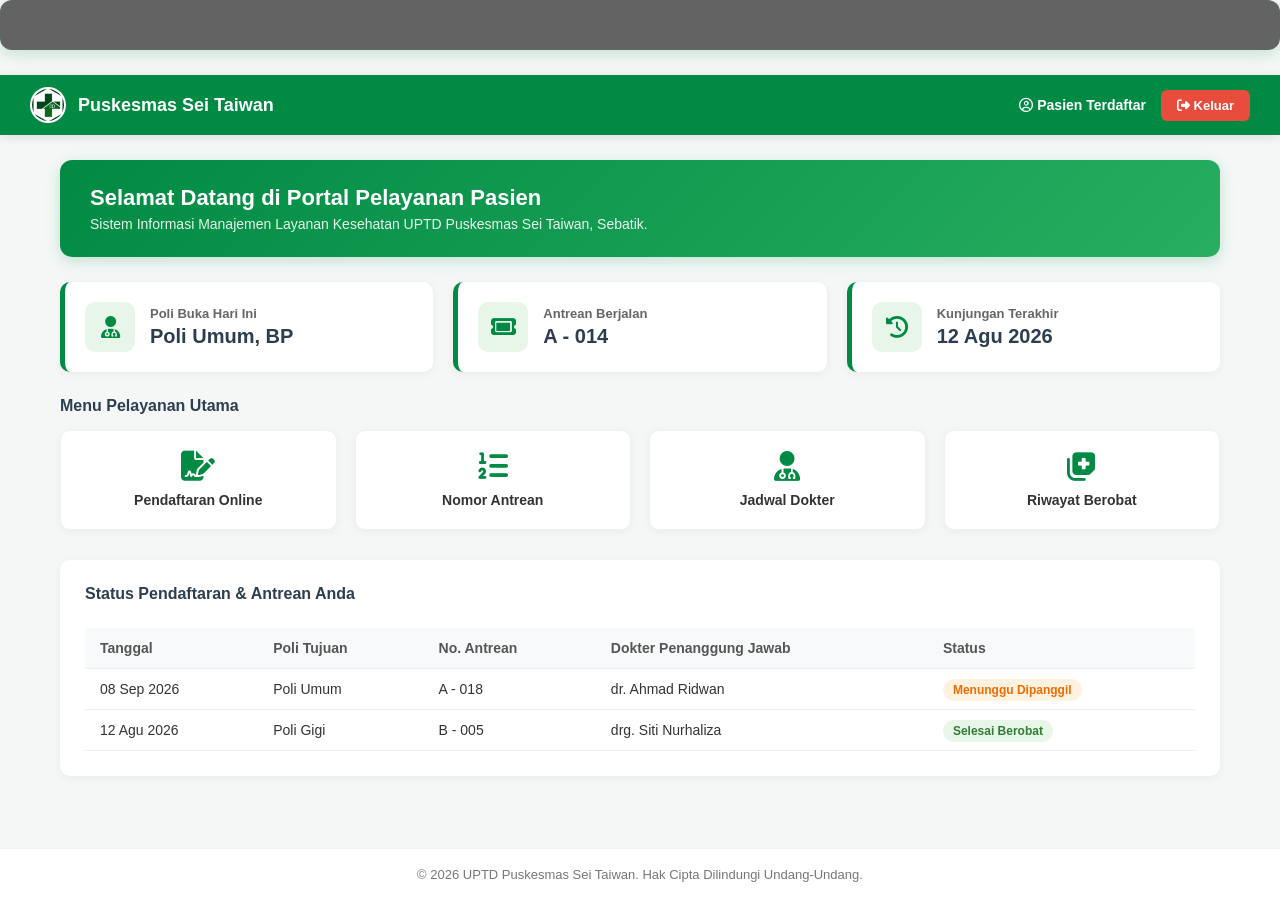
==== dashboard.html @ da48e90a "feat: update HTML pages structure and clean up obsolete CSS files" ====
<!DOCTYPE html>
<html lang="id">
<head>
  <meta charset="UTF-8">
  <meta name="viewport" content="width=device-width, initial-scale=1.0">
  <title>Dashboard Pasien | UPTD Puskesmas Sei Taiwan</title>
  <div class="welcome-banner" style="background-image: linear-gradient(rgba(0,0,0,0.6), rgba(0,0,0,0.6)), url('Foto Puskesmas Sei Taiwan.jpg'); background-size: cover; background-position: center;"></div>
  
  <!-- FontAwesome Icon -->
  <link rel="stylesheet" href="https://cdnjs.cloudflare.com/ajax/libs/font-awesome/6.4.0/css/all.min.css">
  
  <!-- CSS Khusus Dashboard -->
  <link rel="stylesheet" href="style-dashboard.css">
</head>
<body>

  <!-- NAVBAR ATAS -->
  <header class="navbar">
    <div class="nav-logo">
      <img src="logo-puskesmas.png" alt="Logo Puskesmas" width="36" height="36">
      <h1>Puskesmas Sei Taiwan</h1>
    </div>
    
    <div class="user-profile">
      <span class="user-name"><i class="fa-regular fa-user-circle"></i> Pasien Terdaftar</span>
      <a href="index.html" class="btn-logout"><i class="fa-solid fa-right-from-bracket"></i> Keluar</a>
    </div>
  </header>

  <!-- KONTEN UTAMA DASHBOARD -->
  <main class="dashboard-container">
    
    <!-- BANNER SELAMAT DATANG -->
    <div class="welcome-banner">
      <h2>Selamat Datang di Portal Pelayanan Pasien</h2>
      <p>Sistem Informasi Manajemen Layanan Kesehatan UPTD Puskesmas Sei Taiwan, Sebatik.</p>
    </div>

    <!-- KARTU STATISTIK & INFO RINGKAS -->
    <div class="stats-grid">
      <div class="stat-card">
        <div class="stat-icon"><i class="fa-solid fa-user-doctor"></i></div>
        <div class="stat-info">
          <h3>Poli Buka Hari Ini</h3>
          <p>Poli Umum, BP</p>
        </div>
      </div>

      <div class="stat-card">
        <div class="stat-icon"><i class="fa-solid fa-ticket"></i></div>
        <div class="stat-info">
          <h3>Antrean Berjalan</h3>
          <p>A - 014</p>
        </div>
      </div>

      <div class="stat-card">
        <div class="stat-icon"><i class="fa-solid fa-clock-rotate-left"></i></div>
        <div class="stat-info">
          <h3>Kunjungan Terakhir</h3>
          <p>12 Agu 2026</p>
        </div>
      </div>
    </div>

    <!-- MENU UTAMA / ALUR LAYANAN -->
    <h3 class="section-title">Menu Pelayanan Utama</h3>
    <div class="services-grid">
      <a href="#" class="service-card">
        <i class="fa-solid fa-file-signature"></i>
        <span>Pendaftaran Online</span>
      </a>

      <a href="#" class="service-card">
        <i class="fa-solid fa-list-ol"></i>
        <span>Nomor Antrean</span>
      </a>

      <a href="#" class="service-card">
        <i class="fa-solid fa-user-md"></i>
        <span>Jadwal Dokter</span>
      </a>

      <a href="#" class="service-card">
        <i class="fa-solid fa-notes-medical"></i>
        <span>Riwayat Berobat</span>
      </a>
    </div>

    <!-- TABEL JADWAL & STATUS ANTREAN PASIEN -->
    <div class="info-section">
      <h3 class="section-title">Status Pendaftaran & Antrean Anda</h3>
      <div class="table-responsive">
        <table>
          <thead>
            <tr>
              <th>Tanggal</th>
              <th>Poli Tujuan</th>
              <th>No. Antrean</th>
              <th>Dokter Penanggung Jawab</th>
              <th>Status</th>
            </tr>
          </thead>
          <tbody>
            <tr>
              <td>08 Sep 2026</td>
              <td>Poli Umum</td>
              <td>A - 018</td>
              <td>dr. Ahmad Ridwan</td>
              <td><span class="badge badge-warning">Menunggu Dipanggil</span></td>
            </tr>
            <tr>
              <td>12 Agu 2026</td>
              <td>Poli Gigi</td>
              <td>B - 005</td>
              <td>drg. Siti Nurhaliza</td>
              <td><span class="badge badge-success">Selesai Berobat</span></td>
            </tr>
          </tbody>
        </table>
      </div>
    </div>

  </main>

  <!-- FOOTER -->
  <footer>
    <p>&copy; 2026 UPTD Puskesmas Sei Taiwan. Hak Cipta Dilindungi Undang-Undang.</p>
  </footer>

</body>
</html>
---- style-dashboard.css ----
/* RESET & LAYOUT UMUM */
* {
  box-sizing: border-box;
  margin: 0;
  padding: 0;
  font-family: 'Segoe UI', Tahoma, Geneva, Verdana, sans-serif;
}

body {
  background-color: #f4f7f6;
  color: #333;
  min-height: 100vh;
  display: flex;
  flex-direction: column;
}

/* NAVBAR DASHBOARD */
.navbar {
  display: flex;
  justify-content: space-between;
  align-items: center;
  padding: 12px 30px;
  background-color: #008a43;
  color: #ffffff;
  box-shadow: 0 2px 10px rgba(0, 0, 0, 0.1);
}

.nav-logo {
  display: flex;
  align-items: center;
  gap: 12px;
}

.nav-logo img {
  border-radius: 50%;
  background: #fff;
  padding: 2px;
}

.nav-logo h1 {
  font-size: 18px;
  font-weight: 700;
}

.user-profile {
  display: flex;
  align-items: center;
  gap: 15px;
}

.user-name {
  font-size: 14px;
  font-weight: 600;
}

.btn-logout {
  background-color: #e74c3c;
  color: #ffffff;
  padding: 8px 16px;
  border-radius: 6px;
  text-decoration: none;
  font-size: 13px;
  font-weight: 600;
  transition: background 0.2s;
}

.btn-logout:hover {
  background-color: #c0392b;
}

/* CONTAINER KONTEN UTAMA */
.dashboard-container {
  max-width: 1200px;
  width: 100%;
  margin: 25px auto;
  padding: 0 20px;
  flex: 1;
}

/* BANNER UCAPAN SELAMAT DATANG */
.welcome-banner {
  background: linear-gradient(135deg, #008a43, #27ae60);
  color: white;
  padding: 25px 30px;
  border-radius: 12px;
  margin-bottom: 25px;
  box-shadow: 0 4px 15px rgba(0, 138, 67, 0.2);
}

.welcome-banner h2 {
  font-size: 22px;
  margin-bottom: 5px;
}

.welcome-banner p {
  font-size: 14px;
  opacity: 0.9;
}

/* KARTU STATISTIK & ANTREAN */
.stats-grid {
  display: grid;
  grid-template-columns: repeat(auto-fit, minmax(240px, 1fr));
  gap: 20px;
  margin-bottom: 25px;
}

.stat-card {
  background: white;
  padding: 20px;
  border-radius: 10px;
  display: flex;
  align-items: center;
  gap: 15px;
  box-shadow: 0 2px 8px rgba(0, 0, 0, 0.05);
  border-left: 5px solid #008a43;
}

.stat-icon {
  width: 50px;
  height: 50px;
  border-radius: 10px;
  background-color: #e8f5e9;
  color: #008a43;
  display: flex;
  align-items: center;
  justify-content: center;
  font-size: 22px;
}

.stat-info h3 {
  font-size: 13px;
  color: #666;
  margin-bottom: 4px;
}

.stat-info p {
  font-size: 20px;
  font-weight: 700;
  color: #2c3e50;
}

/* MENU UTAMA / LAYANAN */
.section-title {
  font-size: 16px;
  font-weight: 700;
  color: #2c3e50;
  margin-bottom: 15px;
}

.services-grid {
  display: grid;
  grid-template-columns: repeat(auto-fit, minmax(180px, 1fr));
  gap: 18px;
  margin-bottom: 30px;
}

.service-card {
  background: white;
  padding: 20px;
  border-radius: 10px;
  text-align: center;
  text-decoration: none;
  color: #333;
  box-shadow: 0 2px 8px rgba(0, 0, 0, 0.05);
  transition: transform 0.2s, box-shadow 0.2s;
  border: 1px solid #eef2f5;
}

.service-card:hover {
  transform: translateY(-4px);
  box-shadow: 0 6px 15px rgba(0, 0, 0, 0.1);
}

.service-card i {
  font-size: 30px;
  color: #008a43;
  margin-bottom: 10px;
  display: block;
}

.service-card span {
  font-size: 14px;
  font-weight: 600;
}

/* TABEL RIWAYAT / INFORMASI */
.info-section {
  background: white;
  padding: 25px;
  border-radius: 10px;
  box-shadow: 0 2px 8px rgba(0, 0, 0, 0.05);
}

.table-responsive {
  overflow-x: auto;
}

table {
  width: 100%;
  border-collapse: collapse;
  margin-top: 10px;
}

th, td {
  padding: 12px 15px;
  text-align: left;
  border-bottom: 1px solid #eee;
  font-size: 14px;
}

th {
  background-color: #f8f9fa;
  color: #555;
  font-weight: 600;
}

.badge {
  padding: 4px 10px;
  border-radius: 20px;
  font-size: 12px;
  font-weight: 600;
}

.badge-success { background: #e8f5e9; color: #2e7d32; }
.badge-warning { background: #fff3e0; color: #ef6c00; }

/* FOOTER */
footer {
  text-align: center;
  padding: 18px;
  background: #ffffff;
  border-top: 1px solid #eef2f5;
  font-size: 13px;
  color: #777;
  margin-top: auto;
}
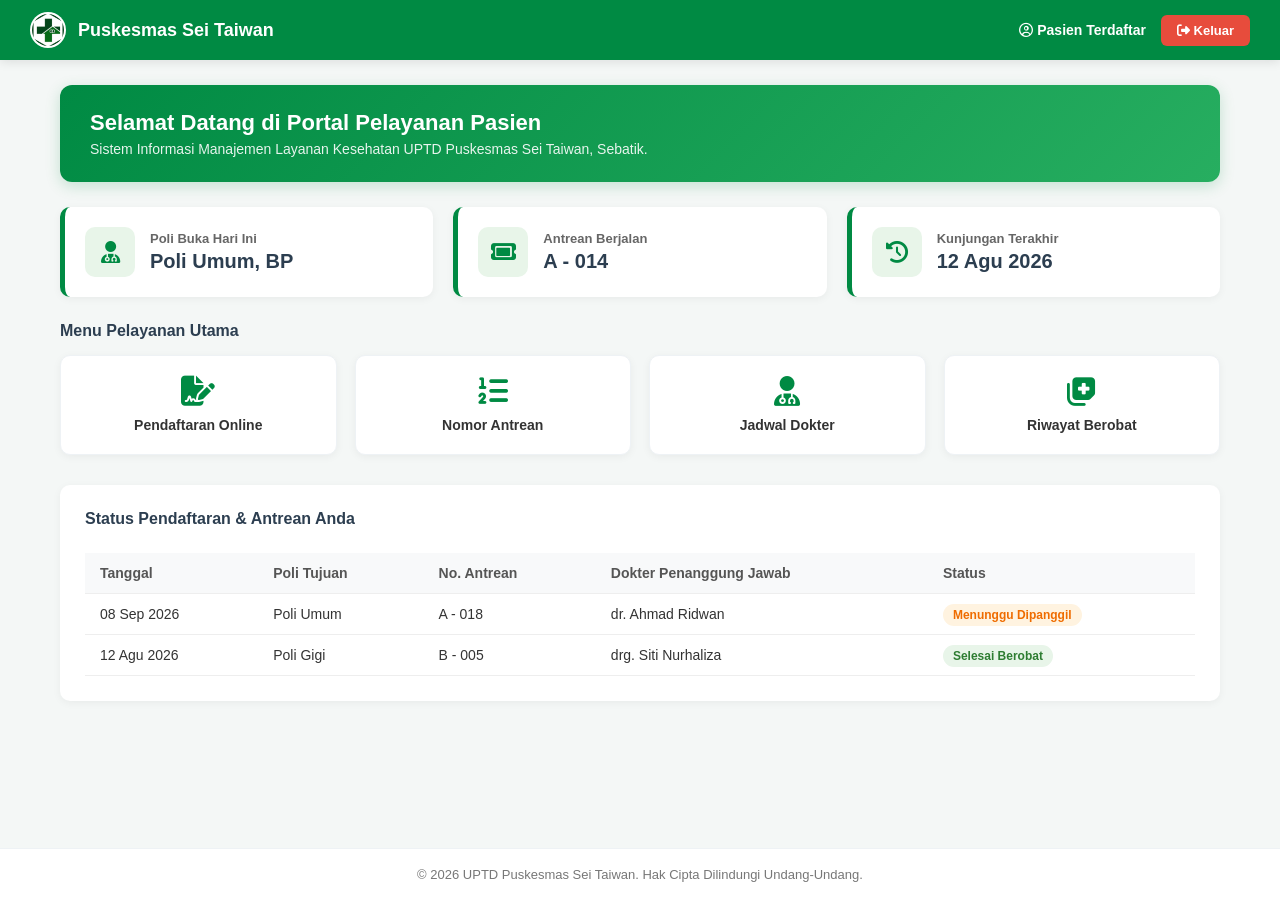
==== commit c10f72bf: "feat: complete task 4 javascript module and documentation" ====
--- a/dashboard.html
+++ b/dashboard.html
@@ -4,10 +4,9 @@
   <meta charset="UTF-8">
   <meta name="viewport" content="width=device-width, initial-scale=1.0">
   <title>Dashboard Pasien | UPTD Puskesmas Sei Taiwan</title>
-  <div class="welcome-banner" style="background-image: linear-gradient(rgba(0,0,0,0.6), rgba(0,0,0,0.6)), url('Foto Puskesmas Sei Taiwan.jpg'); background-size: cover; background-position: center;"></div>
   
-  <!-- FontAwesome Icon -->
-  <link rel="stylesheet" href="https://cdnjs.cloudflare.com/ajax/libs/font-awesome/6.4.0/css/all.min.css">
+  <!-- FontAwesome Icon CDN Terbaru (Bebas Warning Tracking Prevention) -->
+  <link rel="stylesheet" href="https://cdnjs.cloudflare.com/ajax/libs/font-awesome/6.5.1/css/all.min.css" crossorigin="anonymous" referrerpolicy="no-referrer" />
   
   <!-- CSS Khusus Dashboard -->
   <link rel="stylesheet" href="style-dashboard.css">
@@ -128,5 +127,7 @@
     <p>&copy; 2026 UPTD Puskesmas Sei Taiwan. Hak Cipta Dilindungi Undang-Undang.</p>
   </footer>
 
+  <script type="module" src="main.js"></script>
+
 </body>
 </html>
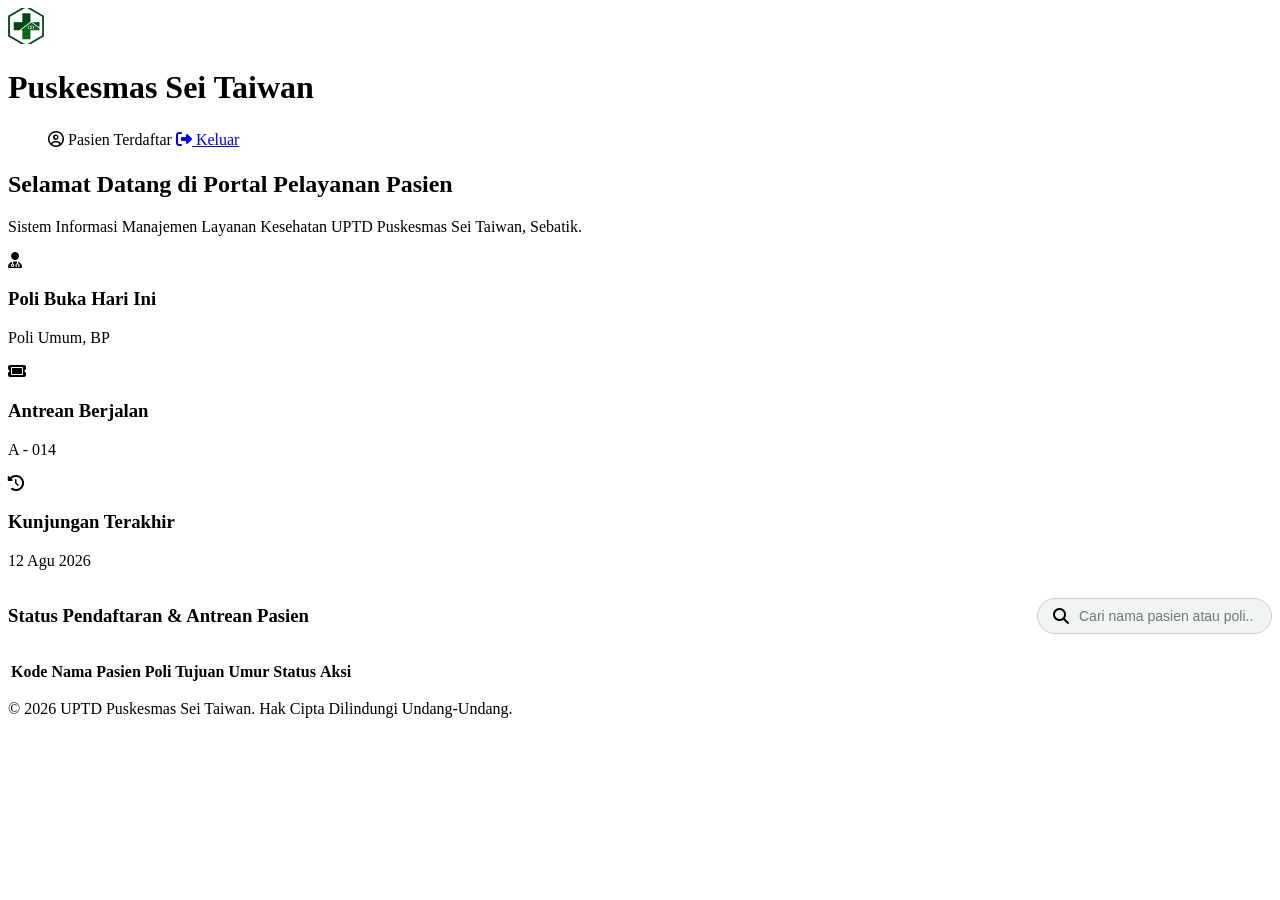
==== commit 08b33d47: "feat: implement DOM interactivity, event delegation, and localStorage theme preference for Task 5" ====
--- a/dashboard.html
+++ b/dashboard.html
@@ -5,7 +5,7 @@
   <meta name="viewport" content="width=device-width, initial-scale=1.0">
   <title>Dashboard Pasien | UPTD Puskesmas Sei Taiwan</title>
   
-  <!-- FontAwesome Icon CDN Terbaru (Bebas Warning Tracking Prevention) -->
+  <!-- FontAwesome Icon CDN -->
   <link rel="stylesheet" href="https://cdnjs.cloudflare.com/ajax/libs/font-awesome/6.5.1/css/all.min.css" crossorigin="anonymous" referrerpolicy="no-referrer" />
   
   <!-- CSS Khusus Dashboard -->
@@ -21,6 +21,10 @@
     </div>
     
     <div class="user-profile">
+      <!-- FITUR INTERAKSI 3: Toggle Dark Mode (localStorage) -->
+      <button id="themeToggle" class="btn-theme" title="Ubah Tema">
+        <i class="fa-solid fa-moon"></i>
+      </button>
       <span class="user-name"><i class="fa-regular fa-user-circle"></i> Pasien Terdaftar</span>
       <a href="index.html" class="btn-logout"><i class="fa-solid fa-right-from-bracket"></i> Keluar</a>
     </div>
@@ -29,7 +33,6 @@
   <!-- KONTEN UTAMA DASHBOARD -->
   <main class="dashboard-container">
     
-    <!-- BANNER SELAMAT DATANG -->
     <div class="welcome-banner">
       <h2>Selamat Datang di Portal Pelayanan Pasien</h2>
       <p>Sistem Informasi Manajemen Layanan Kesehatan UPTD Puskesmas Sei Taiwan, Sebatik.</p>
@@ -49,7 +52,7 @@
         <div class="stat-icon"><i class="fa-solid fa-ticket"></i></div>
         <div class="stat-info">
           <h3>Antrean Berjalan</h3>
-          <p>A - 014</p>
+          <p id="totalAntreanCount">A - 014</p>
         </div>
       </div>
 
@@ -62,59 +65,32 @@
       </div>
     </div>
 
-    <!-- MENU UTAMA / ALUR LAYANAN -->
-    <h3 class="section-title">Menu Pelayanan Utama</h3>
-    <div class="services-grid">
-      <a href="#" class="service-card">
-        <i class="fa-solid fa-file-signature"></i>
-        <span>Pendaftaran Online</span>
-      </a>
-
-      <a href="#" class="service-card">
-        <i class="fa-solid fa-list-ol"></i>
-        <span>Nomor Antrean</span>
-      </a>
-
-      <a href="#" class="service-card">
-        <i class="fa-solid fa-user-md"></i>
-        <span>Jadwal Dokter</span>
-      </a>
-
-      <a href="#" class="service-card">
-        <i class="fa-solid fa-notes-medical"></i>
-        <span>Riwayat Berobat</span>
-      </a>
-    </div>
-
     <!-- TABEL JADWAL & STATUS ANTREAN PASIEN -->
     <div class="info-section">
-      <h3 class="section-title">Status Pendaftaran & Antrean Anda</h3>
+      <div class="table-header">
+        <h3 class="section-title">Status Pendaftaran & Antrean Pasien</h3>
+        
+        <!-- FITUR INTERAKSI 1: Filter/Pencarian DOM Event -->
+        <div class="search-box">
+          <i class="fa-solid fa-magnifying-glass"></i>
+          <input type="text" id="searchInput" placeholder="Cari nama pasien atau poli...">
+        </div>
+      </div>
+
       <div class="table-responsive">
         <table>
           <thead>
             <tr>
-              <th>Tanggal</th>
+              <th>Kode</th>
+              <th>Nama Pasien</th>
               <th>Poli Tujuan</th>
-              <th>No. Antrean</th>
-              <th>Dokter Penanggung Jawab</th>
+              <th>Umur</th>
               <th>Status</th>
+              <th>Aksi</th>
             </tr>
           </thead>
-          <tbody>
-            <tr>
-              <td>08 Sep 2026</td>
-              <td>Poli Umum</td>
-              <td>A - 018</td>
-              <td>dr. Ahmad Ridwan</td>
-              <td><span class="badge badge-warning">Menunggu Dipanggil</span></td>
-            </tr>
-            <tr>
-              <td>12 Agu 2026</td>
-              <td>Poli Gigi</td>
-              <td>B - 005</td>
-              <td>drg. Siti Nurhaliza</td>
-              <td><span class="badge badge-success">Selesai Berobat</span></td>
-            </tr>
+          <tbody id="patientTableBody">
+            <!-- Data akan di-render secara dinamis oleh DOM di main.js -->
           </tbody>
         </table>
       </div>
@@ -122,11 +98,24 @@
 
   </main>
 
+  <!-- FITUR INTERAKSI 2: Modal Detail Pasien -->
+  <div id="detailModal" class="modal">
+    <div class="modal-content">
+      <span class="close-btn" id="closeModal">&times;</span>
+      <h3><i class="fa-solid fa-id-card"></i> Detail Antrean Pasien</h3>
+      <hr><br>
+      <div id="modalBody">
+        <!-- Detail pasien akan dimasukkan lewat DOM innerHTML -->
+      </div>
+    </div>
+  </div>
+
   <!-- FOOTER -->
   <footer>
     <p>&copy; 2026 UPTD Puskesmas Sei Taiwan. Hak Cipta Dilindungi Undang-Undang.</p>
   </footer>
 
+  <!-- SCRIPT MODUL JS -->
   <script type="module" src="main.js"></script>
 
 </body>
--- a/style-dashboard.css
+++ b/style-dashboard.css
@@ -1,237 +1,104 @@
-/* RESET & LAYOUT UMUM */
-* {
-  box-sizing: border-box;
-  margin: 0;
-  padding: 0;
-  font-family: 'Segoe UI', Tahoma, Geneva, Verdana, sans-serif;
-}
-
-body {
-  background-color: #f4f7f6;
-  color: #333;
-  min-height: 100vh;
-  display: flex;
-  flex-direction: column;
-}
-
-/* NAVBAR DASHBOARD */
-.navbar {
+/* SEARCH BOX & TABLE HEADER */
+.table-header {
   display: flex;
   justify-content: space-between;
   align-items: center;
-  padding: 12px 30px;
-  background-color: #008a43;
-  color: #ffffff;
-  box-shadow: 0 2px 10px rgba(0, 0, 0, 0.1);
-}
-
-.nav-logo {
-  display: flex;
-  align-items: center;
-  gap: 12px;
-}
-
-.nav-logo img {
-  border-radius: 50%;
-  background: #fff;
-  padding: 2px;
-}
-
-.nav-logo h1 {
-  font-size: 18px;
-  font-weight: 700;
-}
-
-.user-profile {
-  display: flex;
-  align-items: center;
+  flex-wrap: wrap;
   gap: 15px;
-}
-
-.user-name {
-  font-size: 14px;
-  font-weight: 600;
-}
-
-.btn-logout {
-  background-color: #e74c3c;
-  color: #ffffff;
-  padding: 8px 16px;
-  border-radius: 6px;
-  text-decoration: none;
-  font-size: 13px;
-  font-weight: 600;
-  transition: background 0.2s;
-}
-
-.btn-logout:hover {
-  background-color: #c0392b;
-}
-
-/* CONTAINER KONTEN UTAMA */
-.dashboard-container {
-  max-width: 1200px;
-  width: 100%;
-  margin: 25px auto;
-  padding: 0 20px;
-  flex: 1;
-}
-
-/* BANNER UCAPAN SELAMAT DATANG */
-.welcome-banner {
-  background: linear-gradient(135deg, #008a43, #27ae60);
-  color: white;
-  padding: 25px 30px;
-  border-radius: 12px;
-  margin-bottom: 25px;
-  box-shadow: 0 4px 15px rgba(0, 138, 67, 0.2);
-}
-
-.welcome-banner h2 {
-  font-size: 22px;
-  margin-bottom: 5px;
-}
-
-.welcome-banner p {
-  font-size: 14px;
-  opacity: 0.9;
-}
-
-/* KARTU STATISTIK & ANTREAN */
-.stats-grid {
-  display: grid;
-  grid-template-columns: repeat(auto-fit, minmax(240px, 1fr));
-  gap: 20px;
-  margin-bottom: 25px;
-}
-
-.stat-card {
-  background: white;
-  padding: 20px;
-  border-radius: 10px;
-  display: flex;
-  align-items: center;
-  gap: 15px;
-  box-shadow: 0 2px 8px rgba(0, 0, 0, 0.05);
-  border-left: 5px solid #008a43;
-}
-
-.stat-icon {
-  width: 50px;
-  height: 50px;
-  border-radius: 10px;
-  background-color: #e8f5e9;
-  color: #008a43;
-  display: flex;
-  align-items: center;
-  justify-content: center;
-  font-size: 22px;
-}
-
-.stat-info h3 {
-  font-size: 13px;
-  color: #666;
-  margin-bottom: 4px;
-}
-
-.stat-info p {
-  font-size: 20px;
-  font-weight: 700;
-  color: #2c3e50;
-}
-
-/* MENU UTAMA / LAYANAN */
-.section-title {
-  font-size: 16px;
-  font-weight: 700;
-  color: #2c3e50;
   margin-bottom: 15px;
 }
 
-.services-grid {
-  display: grid;
-  grid-template-columns: repeat(auto-fit, minmax(180px, 1fr));
-  gap: 18px;
-  margin-bottom: 30px;
+.search-box {
+  display: flex;
+  align-items: center;
+  background: #f0f4f2;
+  padding: 8px 15px;
+  border-radius: 20px;
+  border: 1px solid #ccc;
 }
 
-.service-card {
-  background: white;
-  padding: 20px;
-  border-radius: 10px;
-  text-align: center;
-  text-decoration: none;
-  color: #333;
-  box-shadow: 0 2px 8px rgba(0, 0, 0, 0.05);
-  transition: transform 0.2s, box-shadow 0.2s;
-  border: 1px solid #eef2f5;
-}
-
-.service-card:hover {
-  transform: translateY(-4px);
-  box-shadow: 0 6px 15px rgba(0, 0, 0, 0.1);
-}
-
-.service-card i {
-  font-size: 30px;
-  color: #008a43;
-  margin-bottom: 10px;
-  display: block;
-}
-
-.service-card span {
-  font-size: 14px;
-  font-weight: 600;
-}
-
-/* TABEL RIWAYAT / INFORMASI */
-.info-section {
-  background: white;
-  padding: 25px;
-  border-radius: 10px;
-  box-shadow: 0 2px 8px rgba(0, 0, 0, 0.05);
-}
-
-.table-responsive {
-  overflow-x: auto;
-}
-
-table {
-  width: 100%;
-  border-collapse: collapse;
-  margin-top: 10px;
-}
-
-th, td {
-  padding: 12px 15px;
-  text-align: left;
-  border-bottom: 1px solid #eee;
+.search-box input {
+  border: none;
+  background: transparent;
+  outline: none;
+  margin-left: 8px;
   font-size: 14px;
 }
 
-th {
-  background-color: #f8f9fa;
-  color: #555;
-  font-weight: 600;
+.btn-action {
+  background-color: #008a43;
+  color: white;
+  border: none;
+  padding: 6px 12px;
+  border-radius: 5px;
+  cursor: pointer;
+  font-size: 12px;
 }
 
-.badge {
-  padding: 4px 10px;
-  border-radius: 20px;
-  font-size: 12px;
-  font-weight: 600;
+.btn-action:hover {
+  background-color: #006e35;
 }
 
-.badge-success { background: #e8f5e9; color: #2e7d32; }
-.badge-warning { background: #fff3e0; color: #ef6c00; }
+/* MODAL STYLES */
+.modal {
+  display: none;
+  position: fixed;
+  z-index: 1000;
+  left: 0;
+  top: 0;
+  width: 100%;
+  height: 100%;
+  background-color: rgba(0,0,0,0.5);
+  justify-content: center;
+  align-items: center;
+}
 
-/* FOOTER */
-footer {
-  text-align: center;
-  padding: 18px;
-  background: #ffffff;
-  border-top: 1px solid #eef2f5;
-  font-size: 13px;
-  color: #777;
-  margin-top: auto;
+.modal-content {
+  background-color: white;
+  padding: 25px;
+  border-radius: 10px;
+  width: 90%;
+  max-width: 450px;
+  position: relative;
+  box-shadow: 0 4px 20px rgba(0,0,0,0.2);
+}
+
+.close-btn {
+  position: absolute;
+  right: 15px;
+  top: 10px;
+  font-size: 24px;
+  cursor: pointer;
+  color: #888;
+}
+
+/* DARK MODE STYLES (STORAGE PREFERENCE) */
+body.dark-mode {
+  background-color: #1a1a1a;
+  color: #f0f0f0;
+}
+
+body.dark-mode .info-section,
+body.dark-mode .stat-card,
+body.dark-mode .modal-content {
+  background-color: #2a2a2a;
+  color: #ffffff;
+}
+
+body.dark-mode th {
+  background-color: #333333;
+  color: #ffffff;
+}
+
+body.dark-mode td {
+  border-bottom: 1px solid #444;
+}
+
+.btn-theme {
+  background: transparent;
+  border: none;
+  color: white;
+  font-size: 18px;
+  cursor: pointer;
+  margin-right: 10px;
 }
